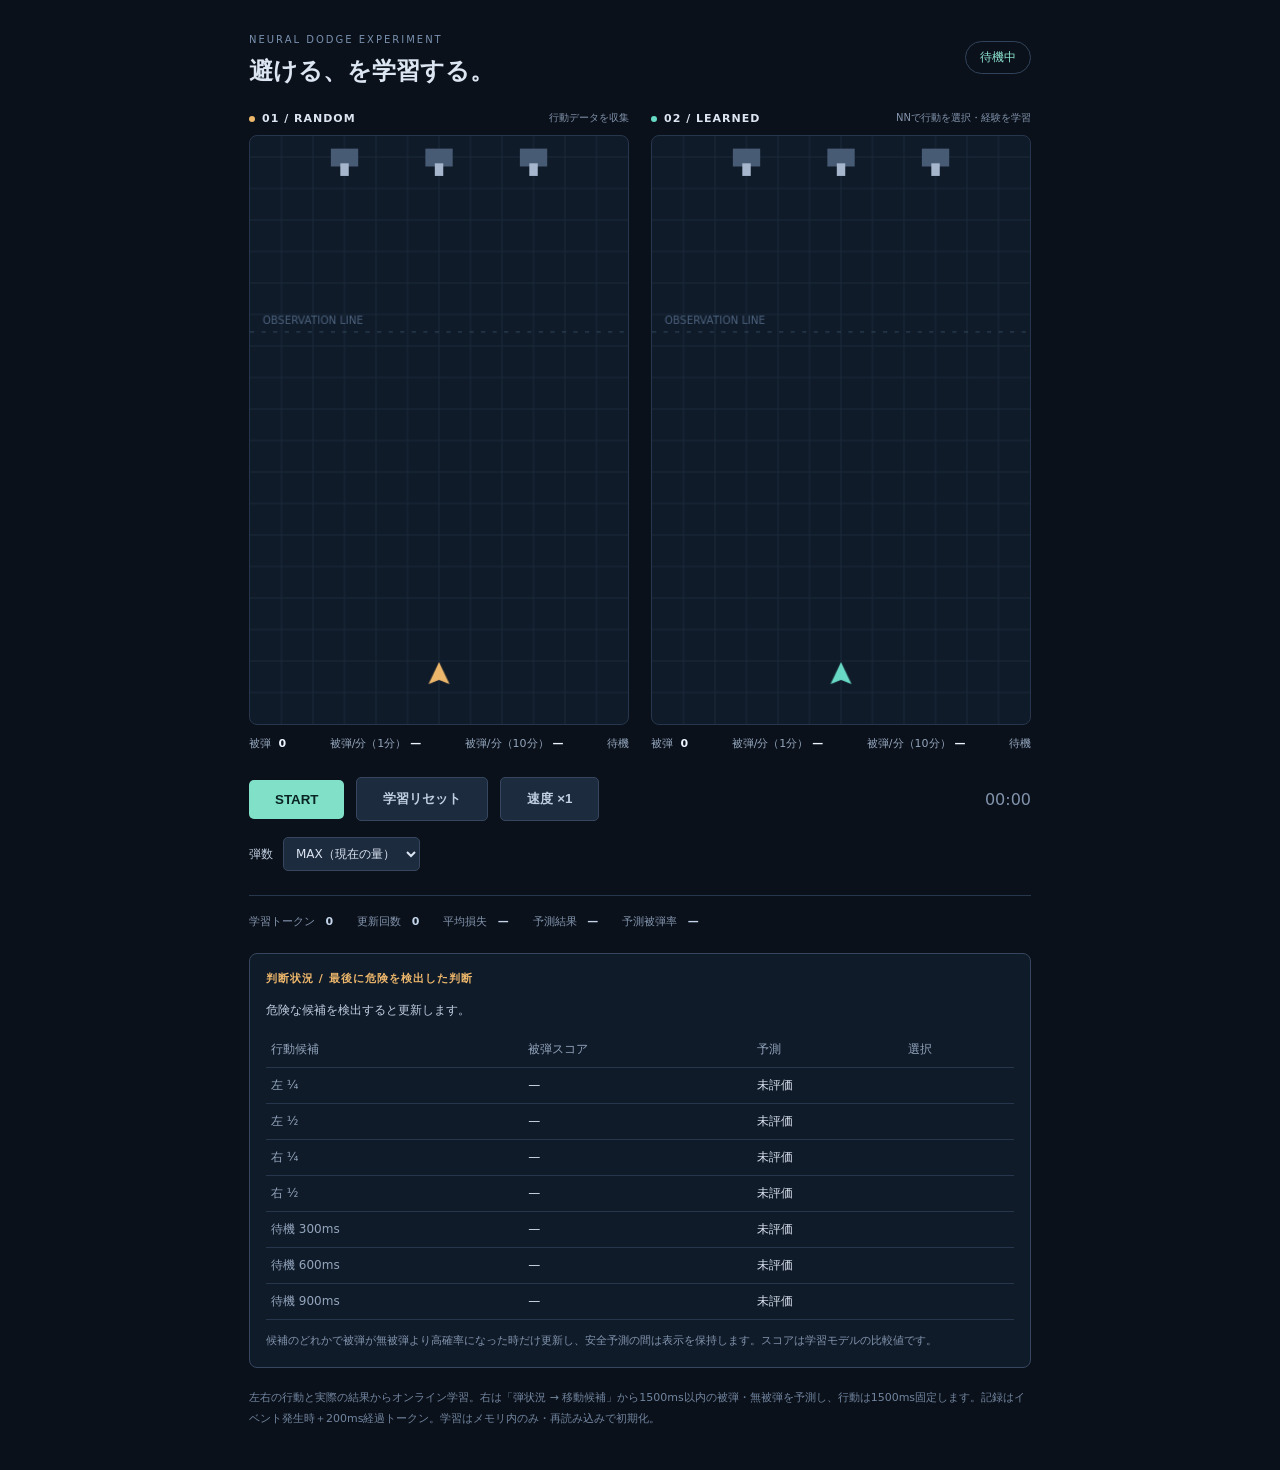
==== impl_gen1/src/index.html @ 6bfccdb0 "commit" ====
<!doctype html>
<html lang="ja">
<head>
<meta charset="utf-8">
<meta name="viewport" content="width=device-width, initial-scale=1">
<title>DODGE / 学習実験</title>
<link rel="stylesheet" href="style.css">
<script src="game.js" defer></script>
</head>
<body>
<main>
<header><div><span class="eyebrow">NEURAL DODGE EXPERIMENT</span><h1>避ける、を学習する。</h1></div><span id="status" role="status">待機中</span></header>
<div class="arenas">
<section><div class="label"><h2><i class="dot random"></i>01 / RANDOM</h2><span>行動データを収集</span></div><canvas id="random" width="360" height="560" aria-label="ランダム操作のゲーム画面"></canvas><div class="score"><span>被弾 <b id="left-hits">0</b></span><span>被弾/分（1分）<b id="left-rate">—</b></span><span>被弾/分（10分）<b id="left-rate-long">—</b></span><span id="left-action">待機</span></div></section>
<section><div class="label"><h2><i class="dot learned"></i>02 / LEARNED</h2><span>NNで行動を選択・経験を学習</span></div><canvas id="learned" width="360" height="560" aria-label="学習モデル操作のゲーム画面"></canvas><div class="score"><span>被弾 <b id="right-hits">0</b></span><span>被弾/分（1分）<b id="right-rate">—</b></span><span>被弾/分（10分）<b id="right-rate-long">—</b></span><span id="right-action">待機</span></div></section>
</div>
<div class="controls"><button id="start">START</button><button id="reset" class="secondary">学習リセット</button><button id="speed" class="secondary" aria-label="学習速度を切り替え：現在1倍">速度 ×1</button><span id="elapsed">00:00</span></div>
<div class="density-controls"><label for="bullet-density">弾数</label><select id="bullet-density"><option value="1">MAX（現在の量）</option><option value="2">少なめ（約1/2）</option><option value="4">少量（約1/4）</option><option value="8">最少（約1/8）</option></select></div>
<div class="metrics" aria-live="off"><span>学習トークン <b id="tokens">0</b></span><span>更新回数 <b id="updates">0</b></span><span>平均損失 <b id="loss">—</b></span><span>予測結果 <b id="outcome">—</b></span><span>予測被弾率 <b id="risk">—</b></span></div>
<section class="decision-panel" aria-labelledby="decision-title">
<h2 id="decision-title">判断状況 / 最後に危険を検出した判断</h2>
<p id="decision-summary">危険な候補を検出すると更新します。</p>
<table><thead><tr><th scope="col">行動候補</th><th scope="col">被弾スコア</th><th scope="col">予測</th><th scope="col">選択</th></tr></thead><tbody>
<tr id="decision-row-0"><th scope="row">左 ¼</th><td id="decision-score-0">—</td><td id="decision-result-0">未評価</td><td id="decision-picked-0"></td></tr>
<tr id="decision-row-1"><th scope="row">左 ½</th><td id="decision-score-1">—</td><td id="decision-result-1">未評価</td><td id="decision-picked-1"></td></tr>
<tr id="decision-row-2"><th scope="row">右 ¼</th><td id="decision-score-2">—</td><td id="decision-result-2">未評価</td><td id="decision-picked-2"></td></tr>
<tr id="decision-row-3"><th scope="row">右 ½</th><td id="decision-score-3">—</td><td id="decision-result-3">未評価</td><td id="decision-picked-3"></td></tr>
<tr id="decision-row-4"><th scope="row">待機 300ms</th><td id="decision-score-4">—</td><td id="decision-result-4">未評価</td><td id="decision-picked-4"></td></tr>
<tr id="decision-row-5"><th scope="row">待機 600ms</th><td id="decision-score-5">—</td><td id="decision-result-5">未評価</td><td id="decision-picked-5"></td></tr>
<tr id="decision-row-6"><th scope="row">待機 900ms</th><td id="decision-score-6">—</td><td id="decision-result-6">未評価</td><td id="decision-picked-6"></td></tr>
</tbody></table>
<p class="decision-help">候補のどれかで被弾が無被弾より高確率になった時だけ更新し、安全予測の間は表示を保持します。スコアは学習モデルの比較値です。</p>
</section>
<p class="note">左右の行動と実際の結果からオンライン学習。右は「弾状況 → 移動候補」から1500ms以内の被弾・無被弾を予測し、行動は1500ms固定します。記録はイベント発生時＋200ms経過トークン。学習はメモリ内のみ・再読み込みで初期化。</p>
<p id="error" role="alert"></p>
</main>
</body>
</html>
---- impl_gen1/src/style.css ----
:root{color-scheme:dark;font-family:system-ui,-apple-system,sans-serif;background:#0b111b;color:#dce5f2}*{box-sizing:border-box}body{margin:0}main{max-width:830px;padding:28px 24px;margin:auto}header{display:flex;align-items:center;justify-content:space-between;margin-bottom:24px}.eyebrow{font-size:10px;letter-spacing:2px;color:#7991af}h1{font-size:24px;font-weight:600;margin:8px 0 0}#status{font-size:12px;border:1px solid #30435a;border-radius:20px;padding:7px 14px;color:#8ce3cf}.arenas{display:grid;grid-template-columns:1fr 1fr;gap:22px;min-width:0}.arenas section{min-width:0}.label{display:flex;align-items:center;justify-content:space-between;gap:4px;margin-bottom:10px}h2{font-size:11px;letter-spacing:1px;margin:0}.label>span{font-size:10px;color:#8294ad}.dot{display:inline-block;width:6px;height:6px;border-radius:50%;margin-right:7px}.random{background:#edb76b}.learned{background:#67d9c4}canvas{display:block;width:100%;height:auto;border:1px solid #26364c;border-radius:8px;background:#101b2a}.score{display:flex;justify-content:space-between;gap:5px;font-size:11px;color:#93a5bc;padding-top:11px}.score b{color:#edf4ff;margin-left:4px;font-variant-numeric:tabular-nums}.controls{display:flex;align-items:center;gap:12px;margin-top:26px}button{border:0;border-radius:5px;background:#80e0c8;color:#0a2423;padding:12px 26px;font-weight:700;cursor:pointer}button:hover{filter:brightness(1.1)}button:disabled{opacity:.4;cursor:wait}.secondary{background:#1d2b3f;color:#bfcee0;border:1px solid #35465e}#elapsed{margin-left:auto;font-variant-numeric:tabular-nums;color:#8294ad}.metrics{display:flex;flex-wrap:wrap;gap:12px 24px;margin-top:24px;border-top:1px solid #26364c;padding-top:18px;font-size:11px;color:#8294ad}.metrics b{color:#c4d5eb;margin-left:7px}.note{color:#71859f;font-size:11px;line-height:1.9;margin-top:20px}#error{color:#ffad9a;font-size:12px}@media(max-width:560px){main{padding:20px 10px}.arenas{gap:10px}.label{align-items:start;flex-direction:column;gap:6px}h1{font-size:21px}.score{flex-wrap:wrap;font-size:10px}button{padding:11px 17px}}
/* Keep speed controls accessible on narrow screens. */
.controls{flex-wrap:wrap}
.density-controls{display:flex;align-items:center;flex-wrap:wrap;gap:10px;margin-top:16px;font-size:12px;color:#bfcee0}
.density-controls select{background:#1d2b3f;color:#dce5f2;border:1px solid #35465e;border-radius:5px;padding:8px;font:inherit}
.decision-panel{margin-top:24px;padding:16px;border:1px solid #35465e;border-radius:8px;background:#101b2a}
.decision-panel h2{color:#edb76b;line-height:1.6}
#decision-summary{font-size:12px;line-height:1.7;color:#bfcee0}
.decision-panel table{width:100%;border-collapse:collapse;font-size:12px;font-variant-numeric:tabular-nums}
.decision-panel th,.decision-panel td{padding:9px 5px;border-bottom:1px solid #26364c;text-align:left}
.decision-panel th{font-weight:500;color:#93a5bc}
.decision-panel .dangerous{color:#ffad9a}
.decision-panel .chosen{background:#183b36;color:#8ce3cf}
.decision-panel .chosen th{color:#8ce3cf}
.decision-help{font-size:11px;color:#8294ad;line-height:1.8;margin-bottom:0}
.score{flex-wrap:wrap;row-gap:8px}
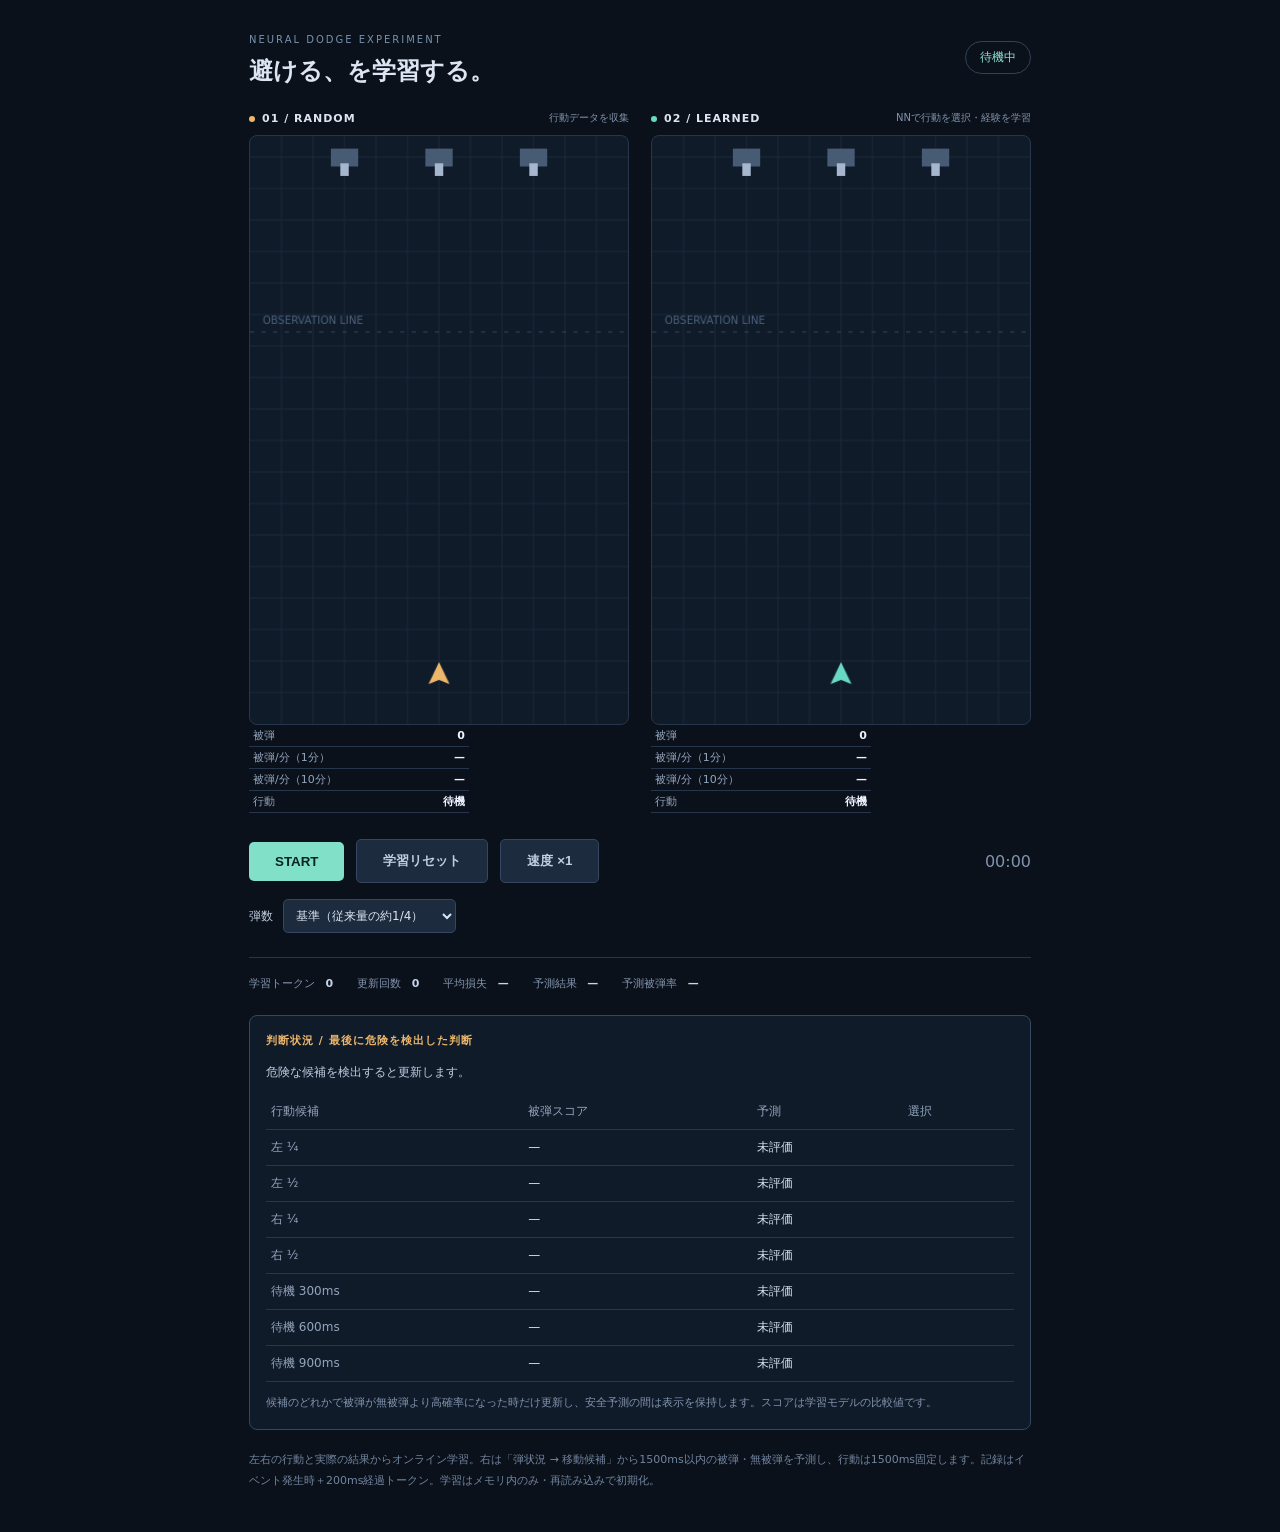
==== commit 15456a6c: "公開用設定など" ====
--- a/impl_gen1/src/index.html
+++ b/impl_gen1/src/index.html
@@ -11,11 +11,11 @@
 <main>
 <header><div><span class="eyebrow">NEURAL DODGE EXPERIMENT</span><h1>避ける、を学習する。</h1></div><span id="status" role="status">待機中</span></header>
 <div class="arenas">
-<section><div class="label"><h2><i class="dot random"></i>01 / RANDOM</h2><span>行動データを収集</span></div><canvas id="random" width="360" height="560" aria-label="ランダム操作のゲーム画面"></canvas><div class="score"><span>被弾 <b id="left-hits">0</b></span><span>被弾/分（1分）<b id="left-rate">—</b></span><span>被弾/分（10分）<b id="left-rate-long">—</b></span><span id="left-action">待機</span></div></section>
-<section><div class="label"><h2><i class="dot learned"></i>02 / LEARNED</h2><span>NNで行動を選択・経験を学習</span></div><canvas id="learned" width="360" height="560" aria-label="学習モデル操作のゲーム画面"></canvas><div class="score"><span>被弾 <b id="right-hits">0</b></span><span>被弾/分（1分）<b id="right-rate">—</b></span><span>被弾/分（10分）<b id="right-rate-long">—</b></span><span id="right-action">待機</span></div></section>
+<section><div class="label"><h2><i class="dot random"></i>01 / RANDOM</h2><span>行動データを収集</span></div><canvas id="random" width="360" height="560" aria-label="ランダム操作のゲーム画面"></canvas><table class="score"><tbody><tr><th scope="row">被弾</th><td><b id="left-hits">0</b></td></tr><tr><th scope="row">被弾/分（1分）</th><td><b id="left-rate">—</b></td></tr><tr><th scope="row">被弾/分（10分）</th><td><b id="left-rate-long">—</b></td></tr><tr><th scope="row">行動</th><td><b id="left-action">待機</b></td></tr></tbody></table></section>
+<section><div class="label"><h2><i class="dot learned"></i>02 / LEARNED</h2><span>NNで行動を選択・経験を学習</span></div><canvas id="learned" width="360" height="560" aria-label="学習モデル操作のゲーム画面"></canvas><table class="score"><tbody><tr><th scope="row">被弾</th><td><b id="right-hits">0</b></td></tr><tr><th scope="row">被弾/分（1分）</th><td><b id="right-rate">—</b></td></tr><tr><th scope="row">被弾/分（10分）</th><td><b id="right-rate-long">—</b></td></tr><tr><th scope="row">行動</th><td><b id="right-action">待機</b></td></tr></tbody></table></section>
 </div>
 <div class="controls"><button id="start">START</button><button id="reset" class="secondary">学習リセット</button><button id="speed" class="secondary" aria-label="学習速度を切り替え：現在1倍">速度 ×1</button><span id="elapsed">00:00</span></div>
-<div class="density-controls"><label for="bullet-density">弾数</label><select id="bullet-density"><option value="1">MAX（現在の量）</option><option value="2">少なめ（約1/2）</option><option value="4">少量（約1/4）</option><option value="8">最少（約1/8）</option></select></div>
+<div class="density-controls"><label for="bullet-density">弾数</label><select id="bullet-density"><option value="2">2倍（従来量の約1/2）</option><option value="4" selected>基準（従来量の約1/4）</option><option value="8">1/2倍（従来量の約1/8）</option></select></div>
 <div class="metrics" aria-live="off"><span>学習トークン <b id="tokens">0</b></span><span>更新回数 <b id="updates">0</b></span><span>平均損失 <b id="loss">—</b></span><span>予測結果 <b id="outcome">—</b></span><span>予測被弾率 <b id="risk">—</b></span></div>
 <section class="decision-panel" aria-labelledby="decision-title">
 <h2 id="decision-title">判断状況 / 最後に危険を検出した判断</h2>
--- a/impl_gen1/src/style.css
+++ b/impl_gen1/src/style.css
@@ -13,4 +13,9 @@
 .decision-panel .chosen{background:#183b36;color:#8ce3cf}
 .decision-panel .chosen th{color:#8ce3cf}
 .decision-help{font-size:11px;color:#8294ad;line-height:1.8;margin-bottom:0}
-.score{flex-wrap:wrap;row-gap:8px}
+.score{display:table;width:100%;max-width:220px;table-layout:fixed;border-collapse:collapse;padding-top:8px;font-size:11px;color:#93a5bc}
+.score th,.score td{padding:3px 4px;border-bottom:1px solid #26364c}
+.score th{width:68%;text-align:left;font-weight:400}
+.score td{width:32%;text-align:right}
+.score b{display:inline-block;min-width:4ch;margin:0;color:#edf4ff;font-variant-numeric:tabular-nums}
+@media(max-width:560px){.score{font-size:10px}}
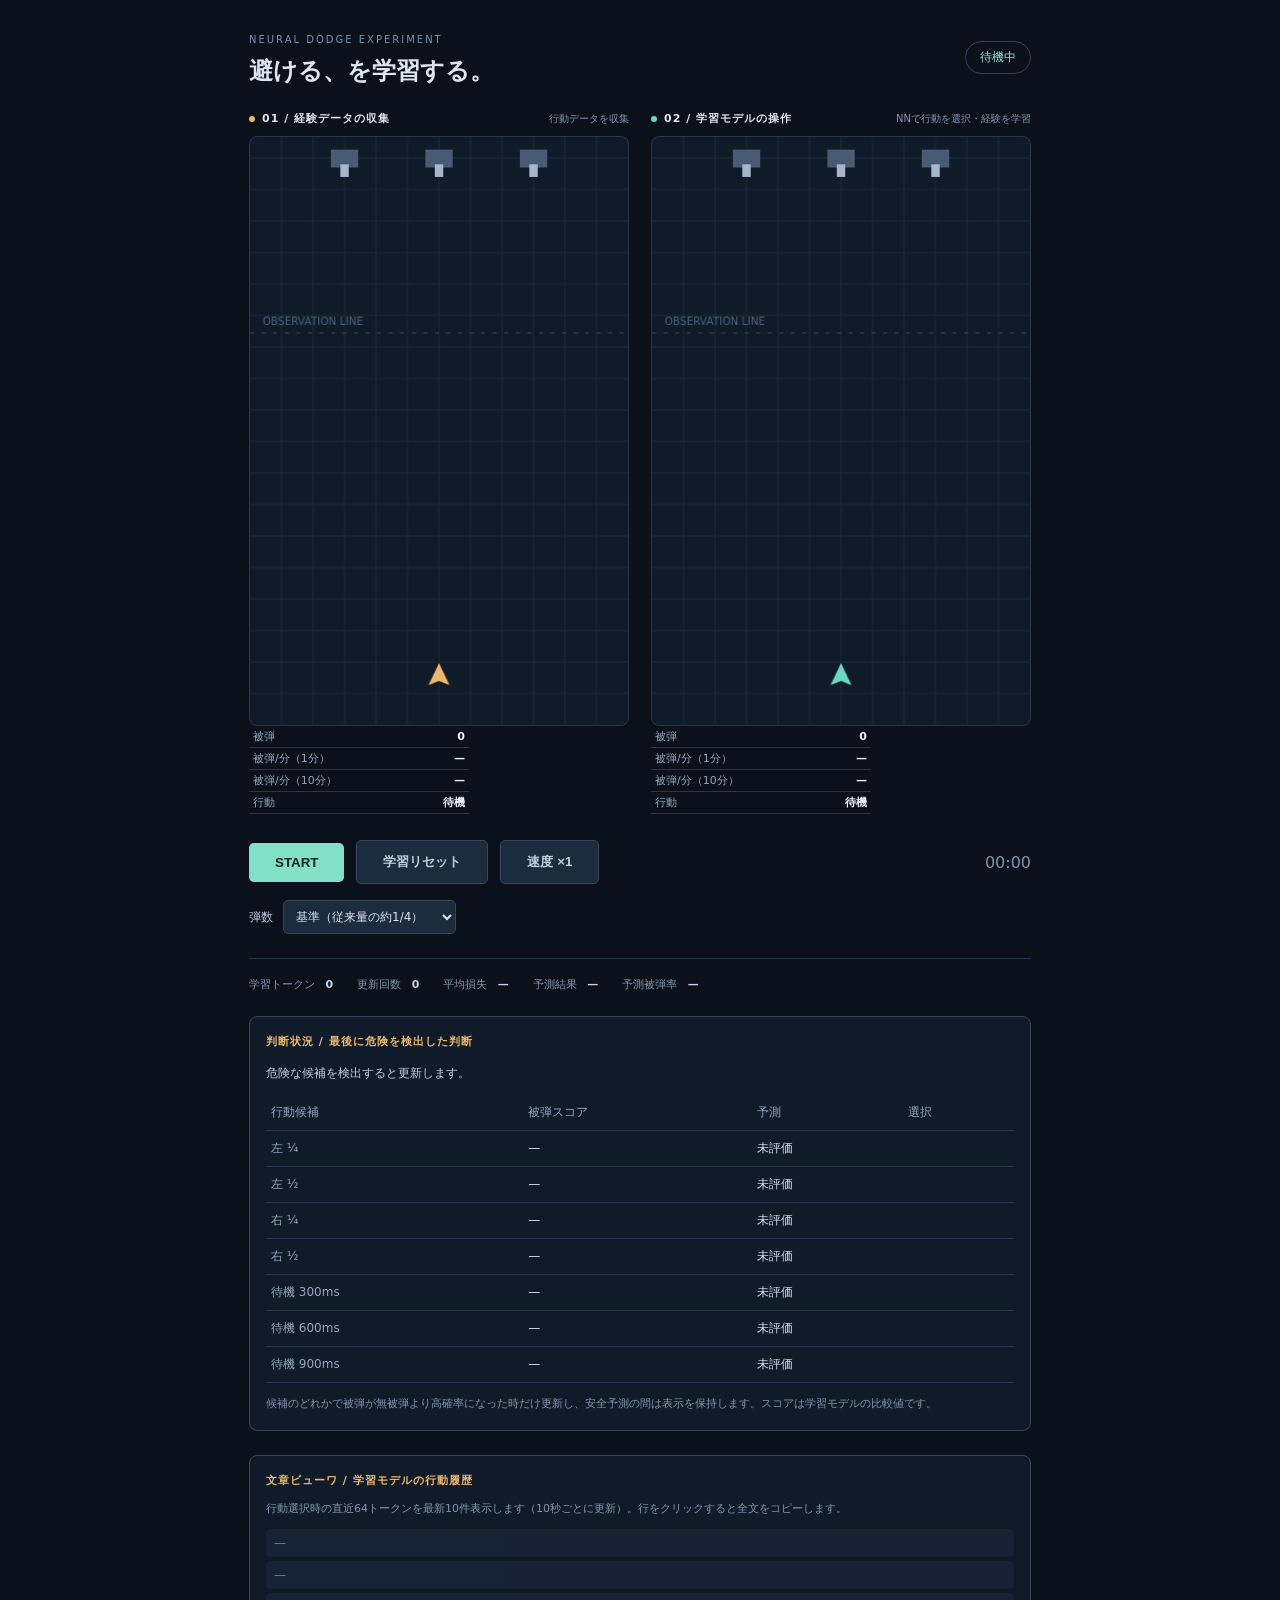
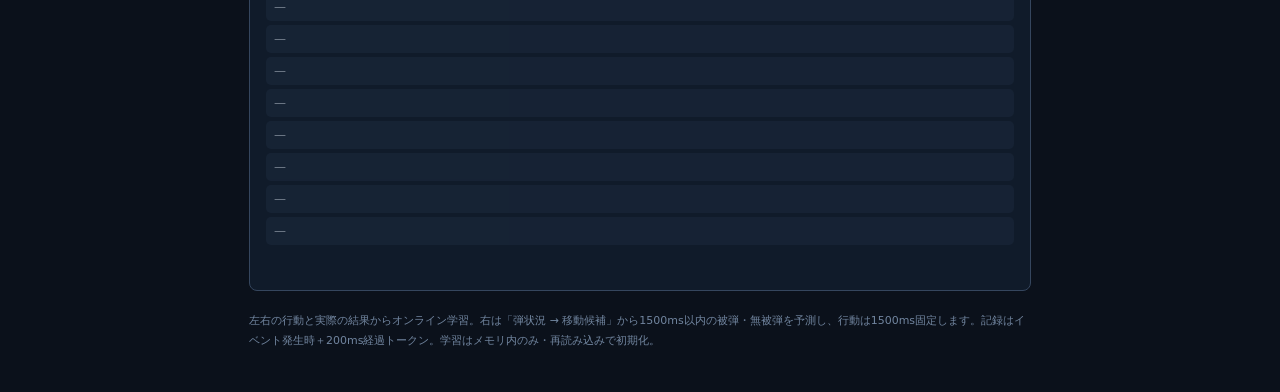
==== commit 8ae38d27: "行動文章を表示するようにした" ====
--- a/impl_gen1/src/index.html
+++ b/impl_gen1/src/index.html
@@ -11,8 +11,8 @@
 <main>
 <header><div><span class="eyebrow">NEURAL DODGE EXPERIMENT</span><h1>避ける、を学習する。</h1></div><span id="status" role="status">待機中</span></header>
 <div class="arenas">
-<section><div class="label"><h2><i class="dot random"></i>01 / RANDOM</h2><span>行動データを収集</span></div><canvas id="random" width="360" height="560" aria-label="ランダム操作のゲーム画面"></canvas><table class="score"><tbody><tr><th scope="row">被弾</th><td><b id="left-hits">0</b></td></tr><tr><th scope="row">被弾/分（1分）</th><td><b id="left-rate">—</b></td></tr><tr><th scope="row">被弾/分（10分）</th><td><b id="left-rate-long">—</b></td></tr><tr><th scope="row">行動</th><td><b id="left-action">待機</b></td></tr></tbody></table></section>
-<section><div class="label"><h2><i class="dot learned"></i>02 / LEARNED</h2><span>NNで行動を選択・経験を学習</span></div><canvas id="learned" width="360" height="560" aria-label="学習モデル操作のゲーム画面"></canvas><table class="score"><tbody><tr><th scope="row">被弾</th><td><b id="right-hits">0</b></td></tr><tr><th scope="row">被弾/分（1分）</th><td><b id="right-rate">—</b></td></tr><tr><th scope="row">被弾/分（10分）</th><td><b id="right-rate-long">—</b></td></tr><tr><th scope="row">行動</th><td><b id="right-action">待機</b></td></tr></tbody></table></section>
+<section><div class="label"><h2><i class="dot random"></i>01 / 経験データの収集</h2><span>行動データを収集</span></div><canvas id="random" width="360" height="560" aria-label="ランダム操作のゲーム画面"></canvas><table class="score"><tbody><tr><th scope="row">被弾</th><td><b id="left-hits">0</b></td></tr><tr><th scope="row">被弾/分（1分）</th><td><b id="left-rate">—</b></td></tr><tr><th scope="row">被弾/分（10分）</th><td><b id="left-rate-long">—</b></td></tr><tr><th scope="row">行動</th><td><b id="left-action">待機</b></td></tr></tbody></table></section>
+<section><div class="label"><h2><i class="dot learned"></i>02 / 学習モデルの操作</h2><span>NNで行動を選択・経験を学習</span></div><canvas id="learned" width="360" height="560" aria-label="学習モデル操作のゲーム画面"></canvas><table class="score"><tbody><tr><th scope="row">被弾</th><td><b id="right-hits">0</b></td></tr><tr><th scope="row">被弾/分（1分）</th><td><b id="right-rate">—</b></td></tr><tr><th scope="row">被弾/分（10分）</th><td><b id="right-rate-long">—</b></td></tr><tr><th scope="row">行動</th><td><b id="right-action">待機</b></td></tr></tbody></table></section>
 </div>
 <div class="controls"><button id="start">START</button><button id="reset" class="secondary">学習リセット</button><button id="speed" class="secondary" aria-label="学習速度を切り替え：現在1倍">速度 ×1</button><span id="elapsed">00:00</span></div>
 <div class="density-controls"><label for="bullet-density">弾数</label><select id="bullet-density"><option value="2">2倍（従来量の約1/2）</option><option value="4" selected>基準（従来量の約1/4）</option><option value="8">1/2倍（従来量の約1/8）</option></select></div>
@@ -31,6 +31,23 @@
 </tbody></table>
 <p class="decision-help">候補のどれかで被弾が無被弾より高確率になった時だけ更新し、安全予測の間は表示を保持します。スコアは学習モデルの比較値です。</p>
 </section>
+<section class="sentence-panel" aria-labelledby="sentence-title">
+<h2 id="sentence-title">文章ビューワ / 学習モデルの行動履歴</h2>
+<p>行動選択時の直近64トークンを最新10件表示します（10秒ごとに更新）。行をクリックすると全文をコピーします。</p>
+<div class="sentence-list">
+<button type="button" id="sentence-0" disabled>—</button>
+<button type="button" id="sentence-1" disabled>—</button>
+<button type="button" id="sentence-2" disabled>—</button>
+<button type="button" id="sentence-3" disabled>—</button>
+<button type="button" id="sentence-4" disabled>—</button>
+<button type="button" id="sentence-5" disabled>—</button>
+<button type="button" id="sentence-6" disabled>—</button>
+<button type="button" id="sentence-7" disabled>—</button>
+<button type="button" id="sentence-8" disabled>—</button>
+<button type="button" id="sentence-9" disabled>—</button>
+</div>
+<p id="sentence-status" role="status" aria-live="polite"></p>
+</section>
 <p class="note">左右の行動と実際の結果からオンライン学習。右は「弾状況 → 移動候補」から1500ms以内の被弾・無被弾を予測し、行動は1500ms固定します。記録はイベント発生時＋200ms経過トークン。学習はメモリ内のみ・再読み込みで初期化。</p>
 <p id="error" role="alert"></p>
 </main>
--- a/impl_gen1/src/style.css
+++ b/impl_gen1/src/style.css
@@ -19,3 +19,10 @@
 .score td{width:32%;text-align:right}
 .score b{display:inline-block;min-width:4ch;margin:0;color:#edf4ff;font-variant-numeric:tabular-nums}
 @media(max-width:560px){.score{font-size:10px}}
+.sentence-panel{margin-top:24px;padding:16px;border:1px solid #35465e;border-radius:8px;background:#101b2a}
+.sentence-panel h2{color:#edb76b;line-height:1.6}
+.sentence-panel p{font-size:11px;line-height:1.6;color:#8294ad}
+.sentence-list{display:grid;grid-template-columns:minmax(0,1fr);gap:4px;min-width:0}
+.sentence-list button{display:block;width:100%;height:28px;overflow:hidden;white-space:nowrap;text-overflow:ellipsis;text-align:left;padding:4px 8px;background:#1d2b3f;color:#dce5f2;font:12px system-ui,sans-serif}
+.sentence-list button:disabled{opacity:.5;cursor:default}
+#sentence-status{min-height:1.6em;margin-bottom:0}
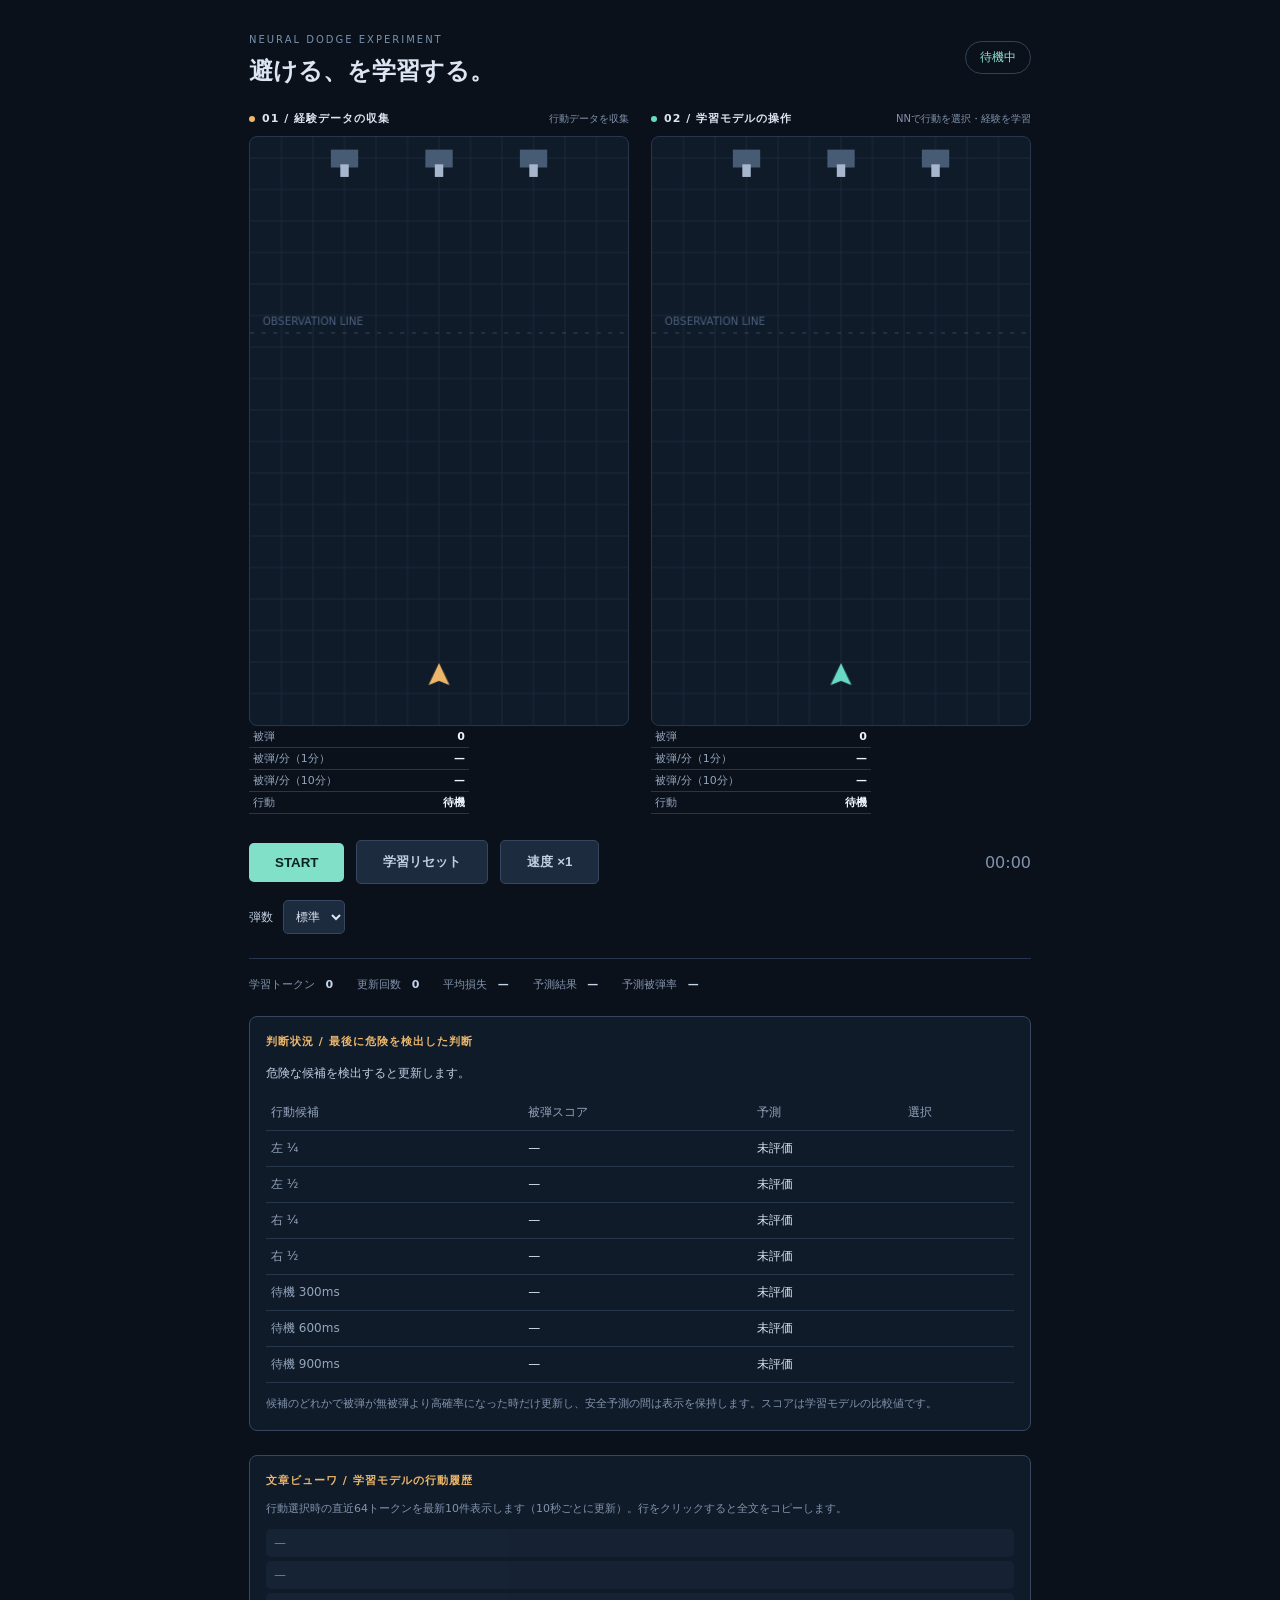
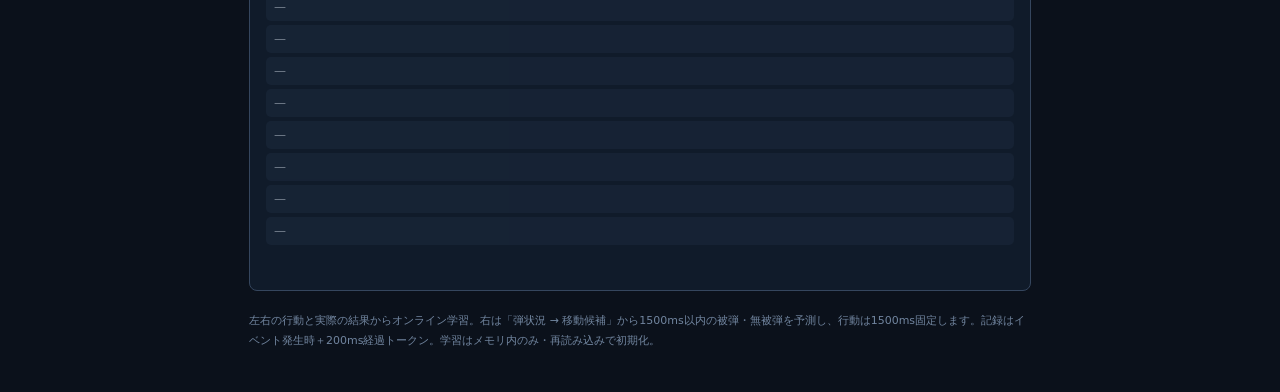
==== commit 110c4fff: "行動文章を表示するようにした" ====
--- a/impl_gen1/src/index.html
+++ b/impl_gen1/src/index.html
@@ -15,7 +15,7 @@
 <section><div class="label"><h2><i class="dot learned"></i>02 / 学習モデルの操作</h2><span>NNで行動を選択・経験を学習</span></div><canvas id="learned" width="360" height="560" aria-label="学習モデル操作のゲーム画面"></canvas><table class="score"><tbody><tr><th scope="row">被弾</th><td><b id="right-hits">0</b></td></tr><tr><th scope="row">被弾/分（1分）</th><td><b id="right-rate">—</b></td></tr><tr><th scope="row">被弾/分（10分）</th><td><b id="right-rate-long">—</b></td></tr><tr><th scope="row">行動</th><td><b id="right-action">待機</b></td></tr></tbody></table></section>
 </div>
 <div class="controls"><button id="start">START</button><button id="reset" class="secondary">学習リセット</button><button id="speed" class="secondary" aria-label="学習速度を切り替え：現在1倍">速度 ×1</button><span id="elapsed">00:00</span></div>
-<div class="density-controls"><label for="bullet-density">弾数</label><select id="bullet-density"><option value="2">2倍（従来量の約1/2）</option><option value="4" selected>基準（従来量の約1/4）</option><option value="8">1/2倍（従来量の約1/8）</option></select></div>
+<div class="density-controls"><label for="bullet-density">弾数</label><select id="bullet-density"><option value="2">倍</option><option value="4" selected>標準</option><option value="8">半分</option></select></div>
 <div class="metrics" aria-live="off"><span>学習トークン <b id="tokens">0</b></span><span>更新回数 <b id="updates">0</b></span><span>平均損失 <b id="loss">—</b></span><span>予測結果 <b id="outcome">—</b></span><span>予測被弾率 <b id="risk">—</b></span></div>
 <section class="decision-panel" aria-labelledby="decision-title">
 <h2 id="decision-title">判断状況 / 最後に危険を検出した判断</h2>
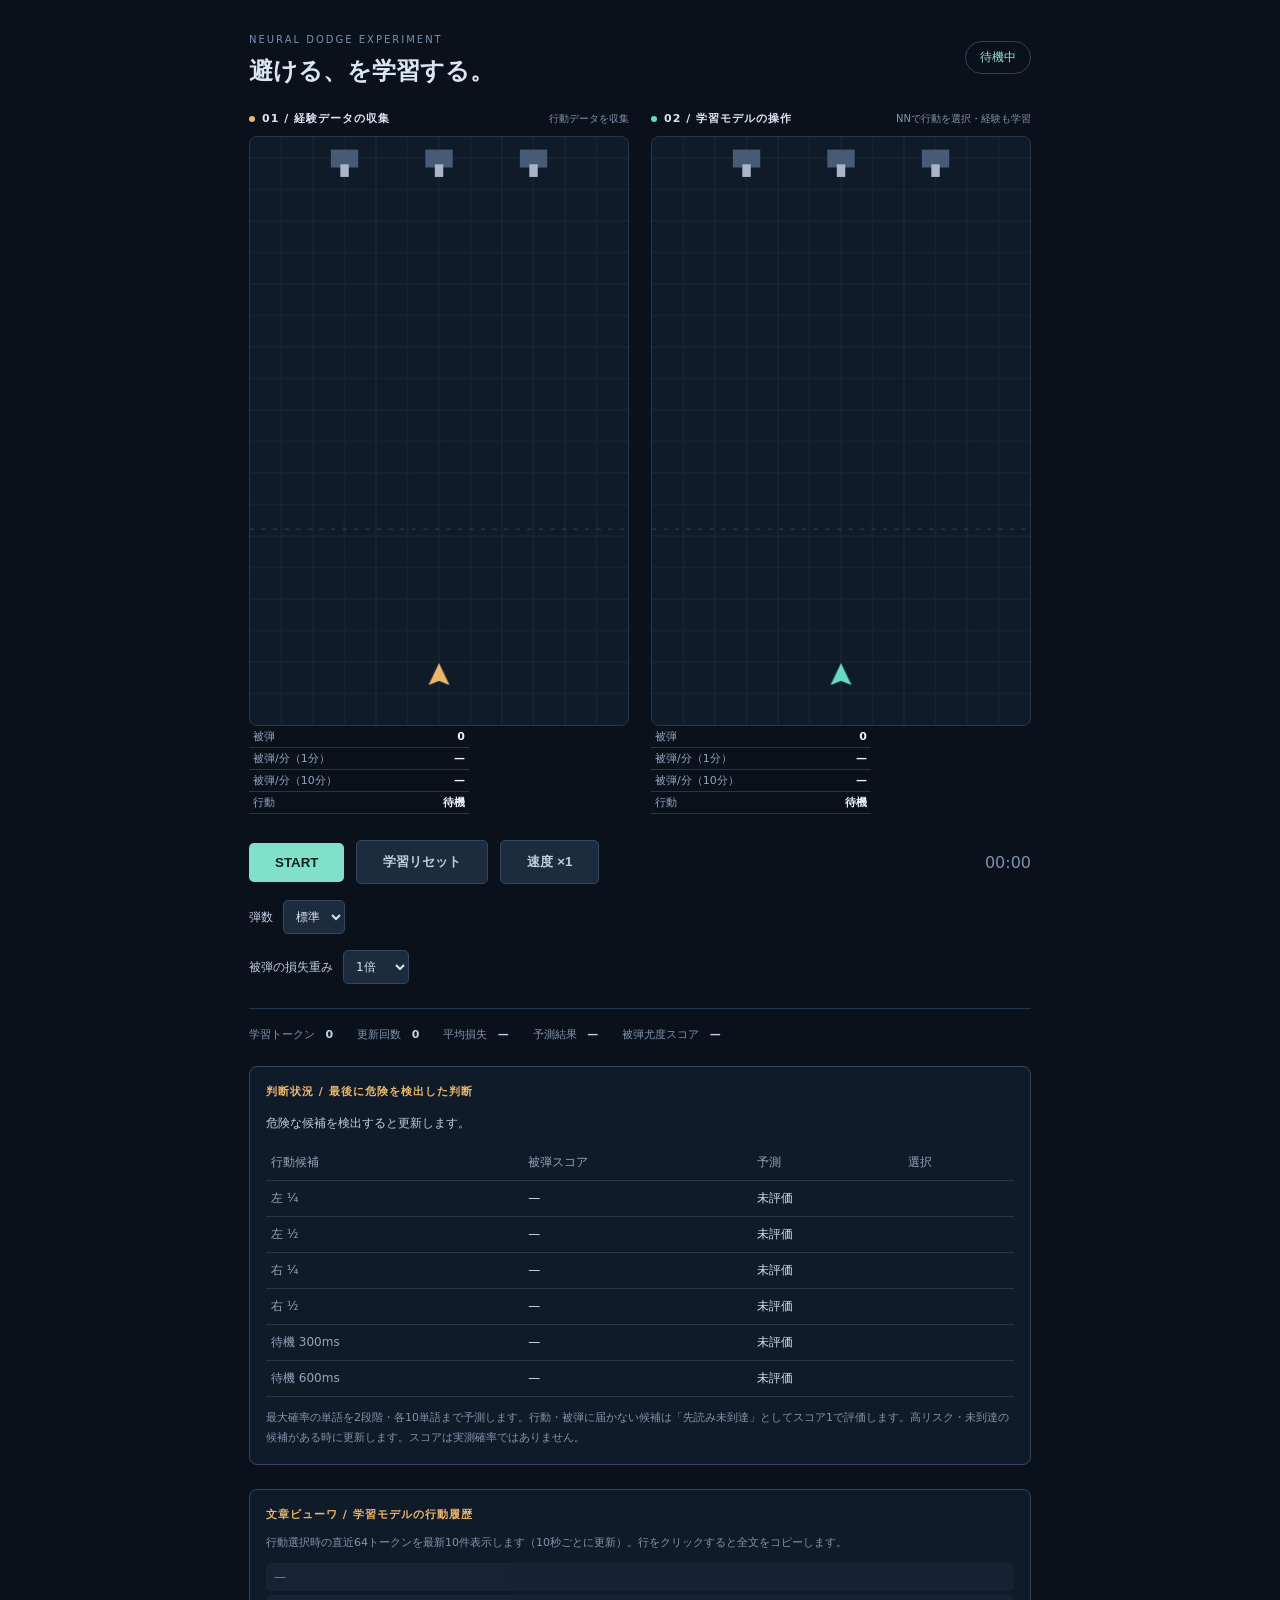
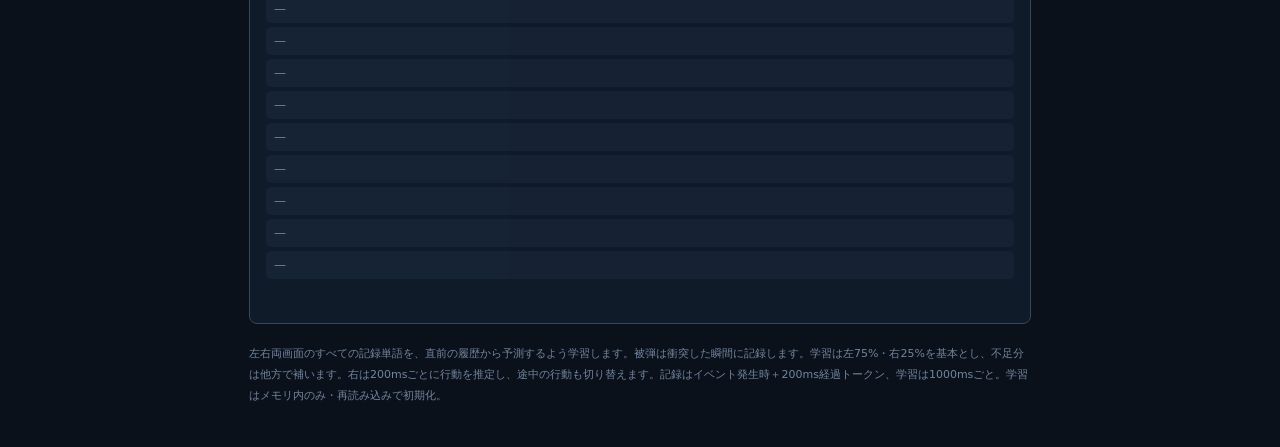
==== commit ac17efe3: "gen2（AI設計）作成" ====
--- a/impl_gen1/src/index.html
+++ b/impl_gen1/src/index.html
@@ -12,11 +12,12 @@
 <header><div><span class="eyebrow">NEURAL DODGE EXPERIMENT</span><h1>避ける、を学習する。</h1></div><span id="status" role="status">待機中</span></header>
 <div class="arenas">
 <section><div class="label"><h2><i class="dot random"></i>01 / 経験データの収集</h2><span>行動データを収集</span></div><canvas id="random" width="360" height="560" aria-label="ランダム操作のゲーム画面"></canvas><table class="score"><tbody><tr><th scope="row">被弾</th><td><b id="left-hits">0</b></td></tr><tr><th scope="row">被弾/分（1分）</th><td><b id="left-rate">—</b></td></tr><tr><th scope="row">被弾/分（10分）</th><td><b id="left-rate-long">—</b></td></tr><tr><th scope="row">行動</th><td><b id="left-action">待機</b></td></tr></tbody></table></section>
-<section><div class="label"><h2><i class="dot learned"></i>02 / 学習モデルの操作</h2><span>NNで行動を選択・経験を学習</span></div><canvas id="learned" width="360" height="560" aria-label="学習モデル操作のゲーム画面"></canvas><table class="score"><tbody><tr><th scope="row">被弾</th><td><b id="right-hits">0</b></td></tr><tr><th scope="row">被弾/分（1分）</th><td><b id="right-rate">—</b></td></tr><tr><th scope="row">被弾/分（10分）</th><td><b id="right-rate-long">—</b></td></tr><tr><th scope="row">行動</th><td><b id="right-action">待機</b></td></tr></tbody></table></section>
+<section><div class="label"><h2><i class="dot learned"></i>02 / 学習モデルの操作</h2><span>NNで行動を選択・経験も学習</span></div><canvas id="learned" width="360" height="560" aria-label="学習モデル操作のゲーム画面"></canvas><table class="score"><tbody><tr><th scope="row">被弾</th><td><b id="right-hits">0</b></td></tr><tr><th scope="row">被弾/分（1分）</th><td><b id="right-rate">—</b></td></tr><tr><th scope="row">被弾/分（10分）</th><td><b id="right-rate-long">—</b></td></tr><tr><th scope="row">行動</th><td><b id="right-action">待機</b></td></tr></tbody></table></section>
 </div>
 <div class="controls"><button id="start">START</button><button id="reset" class="secondary">学習リセット</button><button id="speed" class="secondary" aria-label="学習速度を切り替え：現在1倍">速度 ×1</button><span id="elapsed">00:00</span></div>
 <div class="density-controls"><label for="bullet-density">弾数</label><select id="bullet-density"><option value="2">倍</option><option value="4" selected>標準</option><option value="8">半分</option></select></div>
-<div class="metrics" aria-live="off"><span>学習トークン <b id="tokens">0</b></span><span>更新回数 <b id="updates">0</b></span><span>平均損失 <b id="loss">—</b></span><span>予測結果 <b id="outcome">—</b></span><span>予測被弾率 <b id="risk">—</b></span></div>
+<div class="density-controls"><label for="hit-loss-weight">被弾の損失重み</label><select id="hit-loss-weight"><option value="1" selected>1倍</option><option value="5">5倍</option><option value="10">10倍</option><option value="15">15倍</option><option value="20">20倍</option></select></div>
+<div class="metrics" aria-live="off"><span>学習トークン <b id="tokens">0</b></span><span>更新回数 <b id="updates">0</b></span><span>平均損失 <b id="loss">—</b></span><span>予測結果 <b id="outcome">—</b></span><span>被弾尤度スコア <b id="risk">—</b></span></div>
 <section class="decision-panel" aria-labelledby="decision-title">
 <h2 id="decision-title">判断状況 / 最後に危険を検出した判断</h2>
 <p id="decision-summary">危険な候補を検出すると更新します。</p>
@@ -27,9 +28,8 @@
 <tr id="decision-row-3"><th scope="row">右 ½</th><td id="decision-score-3">—</td><td id="decision-result-3">未評価</td><td id="decision-picked-3"></td></tr>
 <tr id="decision-row-4"><th scope="row">待機 300ms</th><td id="decision-score-4">—</td><td id="decision-result-4">未評価</td><td id="decision-picked-4"></td></tr>
 <tr id="decision-row-5"><th scope="row">待機 600ms</th><td id="decision-score-5">—</td><td id="decision-result-5">未評価</td><td id="decision-picked-5"></td></tr>
-<tr id="decision-row-6"><th scope="row">待機 900ms</th><td id="decision-score-6">—</td><td id="decision-result-6">未評価</td><td id="decision-picked-6"></td></tr>
 </tbody></table>
-<p class="decision-help">候補のどれかで被弾が無被弾より高確率になった時だけ更新し、安全予測の間は表示を保持します。スコアは学習モデルの比較値です。</p>
+<p class="decision-help">最大確率の単語を2段階・各10単語まで予測します。行動・被弾に届かない候補は「先読み未到達」としてスコア1で評価します。高リスク・未到達の候補がある時に更新します。スコアは実測確率ではありません。</p>
 </section>
 <section class="sentence-panel" aria-labelledby="sentence-title">
 <h2 id="sentence-title">文章ビューワ / 学習モデルの行動履歴</h2>
@@ -48,7 +48,7 @@
 </div>
 <p id="sentence-status" role="status" aria-live="polite"></p>
 </section>
-<p class="note">左右の行動と実際の結果からオンライン学習。右は「弾状況 → 移動候補」から1500ms以内の被弾・無被弾を予測し、行動は1500ms固定します。記録はイベント発生時＋200ms経過トークン。学習はメモリ内のみ・再読み込みで初期化。</p>
+<p class="note">左右両画面のすべての記録単語を、直前の履歴から予測するよう学習します。被弾は衝突した瞬間に記録します。学習は左75%・右25%を基本とし、不足分は他方で補います。右は200msごとに行動を推定し、途中の行動も切り替えます。記録はイベント発生時＋200ms経過トークン、学習は1000msごと。学習はメモリ内のみ・再読み込みで初期化。</p>
 <p id="error" role="alert"></p>
 </main>
 </body>
